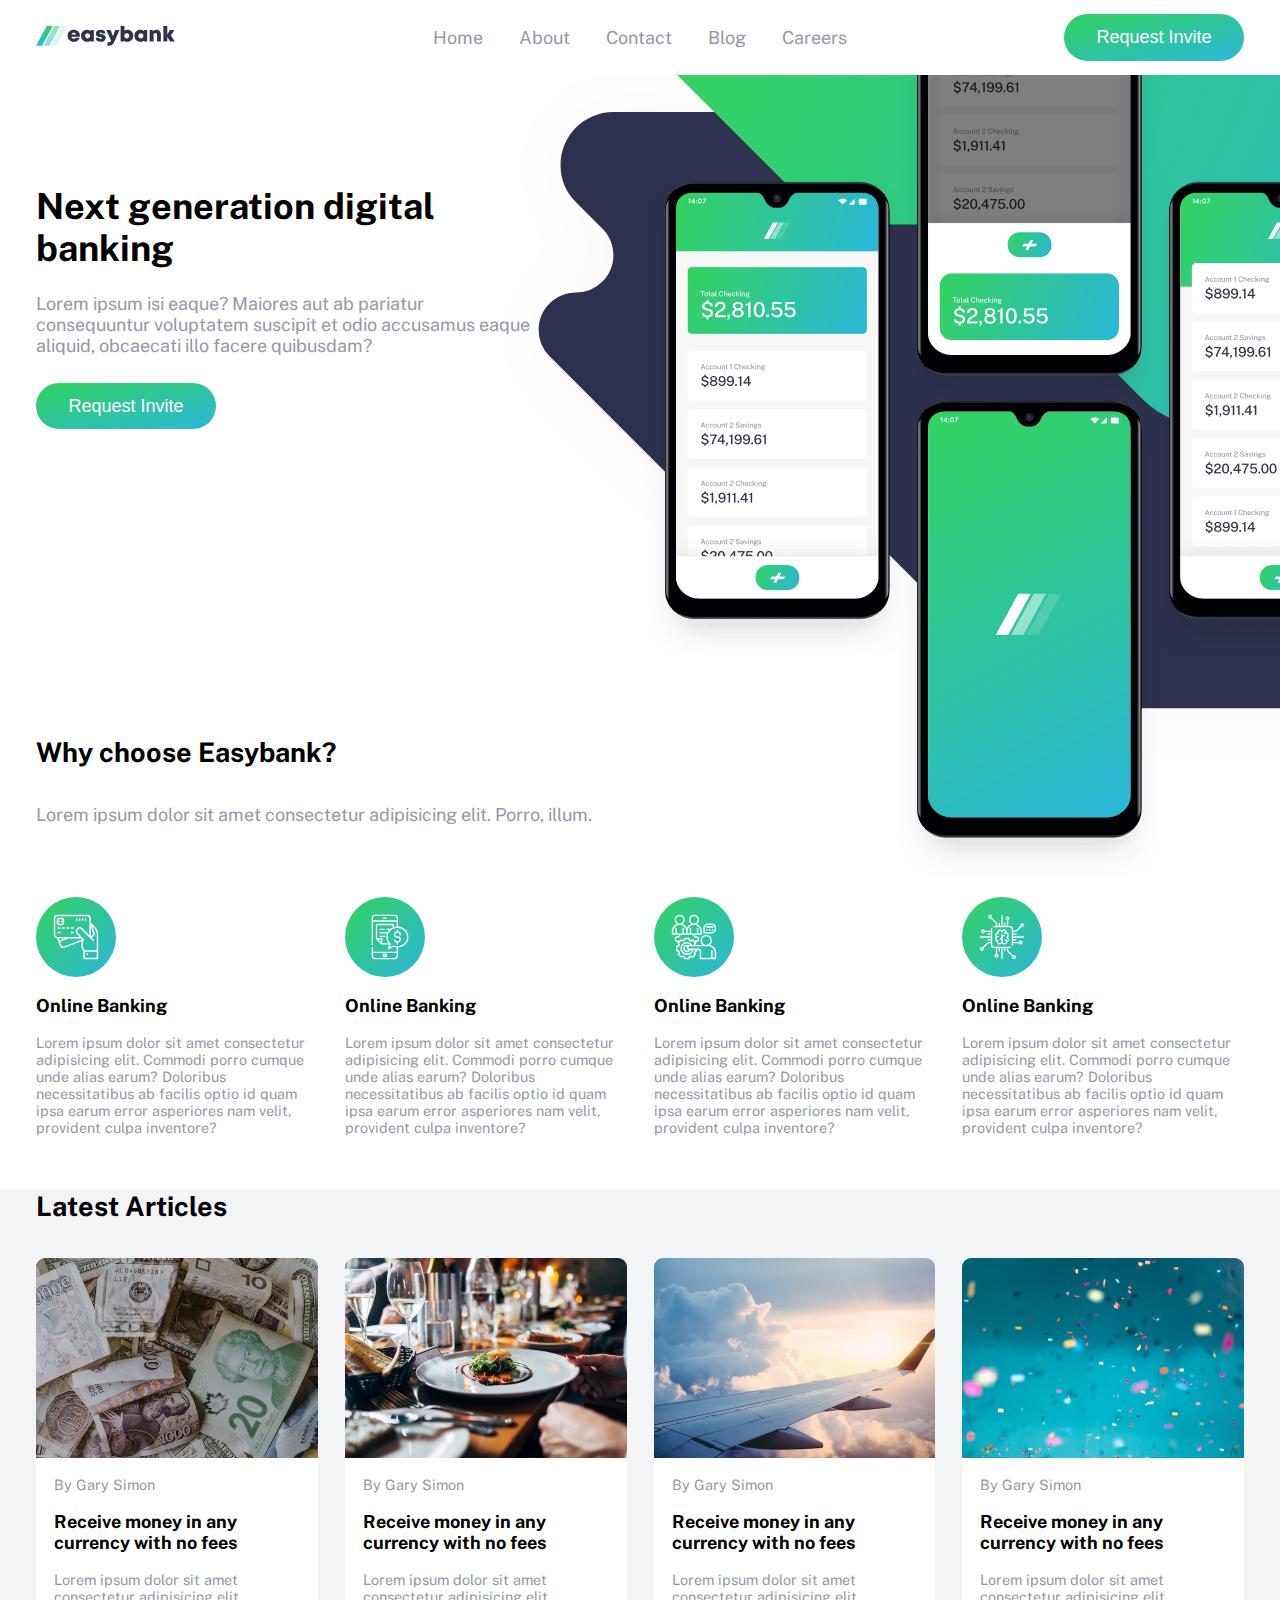
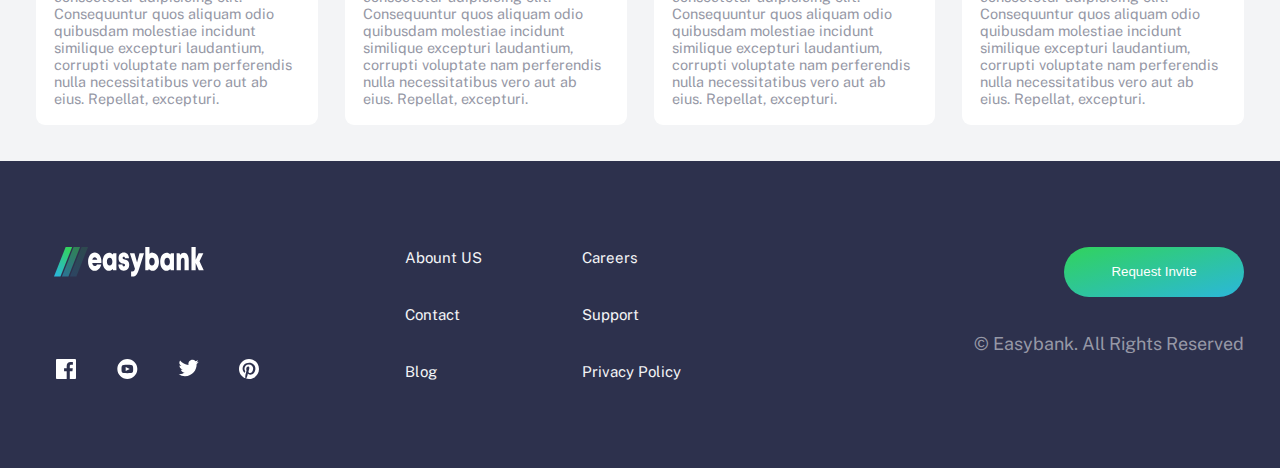
==== index.html @ d5ca79aa "first commit" ====
<!DOCTYPE html>
<html lang="en">

<head>
    <meta charset="UTF-8">
    <meta name="viewport" content="width=device-width, initial-scale=1.0">
    <title>Document</title>
    <link rel="stylesheet" href="./public/styles.css">
</head>

<body>
    <header>
        <div class="container">
            <nav class="main-nav">
                <div class="brand-logo">
                    <img src="images/logo.svg" alt="">
                </div>

                <ul>
                    <li>
                        <a href="javascript:;">Home</a>
                    </li>
                    <li>
                        <a href="javascript:;">About</a>
                    </li>
                    <li>
                        <a href="javascript:;">Contact</a>
                    </li>
                    <li>
                        <a href="javascript:;">Blog</a>
                    </li>
                    <li>
                        <a href="javascript:;">Careers</a>
                    </li>
                </ul>

                <div class="invite">
                    <button class="button button-accent">Request Invite</button>
                </div>

                <div class="hamburger-wrapper">
                    <img src="images/icon-hamburger.svg" />
                </div>
            </nav>
        </div>
    </header>

    <div class="banner">
        <div class="image-wrapper">
            <div class="bg1-container">
                <img class="bg1" src="images/bg-intro-desktop.svg" alt="">
            </div>

            <img class="upper-img" src="images/image-mockups.png" alt="">
        </div>

        <div class="banner-info">
            <div class="container">
                <div class="banner-info-container">
                    <h1 class="banner-title">Next generation digital banking</h1>

                    <span class="banner-subtitle">Lorem ipsum isi eaque? Maiores aut ab pariatur consequuntur voluptatem
                        suscipit et odio
                        accusamus eaque aliquid, obcaecati illo facere quibusdam?</span>

                    <button class="button button-accent">Request Invite</button>
                </div>
            </div>
        </div>
    </div>

    <section class="landing-page-section">
        <div class="container">
            <h4 class="section-title">Why choose Easybank?</h4>

            <span class="section-subtitle">
                Lorem ipsum dolor sit amet consectetur adipisicing elit. Porro, illum.
            </span>
            <div class="latest-article-list">
                <div class="feature">
                    <div class="icon-circle">
                        <img src="images/icon-online.svg" alt="">
                    </div>

                    <h6 class="feature__title">Online Banking</h6>

                    <span class="feature__description">Lorem ipsum dolor sit amet consectetur adipisicing elit. Commodi
                        porro cumque unde alias earum?
                        Doloribus necessitatibus ab facilis optio id quam ipsa earum error asperiores nam velit,
                        provident
                        culpa
                        inventore?</span>
                </div>
                <div class="feature">
                    <div class="icon-circle">
                        <img src="images/icon-budgeting.svg" alt="">
                    </div>

                    <h6 class="feature__title">Online Banking</h6>

                    <span class="feature__description">Lorem ipsum dolor sit amet consectetur adipisicing elit. Commodi
                        porro cumque unde alias earum?
                        Doloribus necessitatibus ab facilis optio id quam ipsa earum error asperiores nam velit,
                        provident
                        culpa
                        inventore?</span>
                </div>
                <div class="feature">
                    <div class="icon-circle">
                        <img src="images/icon-onboarding.svg" alt="">
                    </div>

                    <h6 class="feature__title">Online Banking</h6>

                    <span class="feature__description">Lorem ipsum dolor sit amet consectetur adipisicing elit. Commodi
                        porro cumque unde alias earum?
                        Doloribus necessitatibus ab facilis optio id quam ipsa earum error asperiores nam velit,
                        provident
                        culpa
                        inventore?</span>
                </div>
                <div class="feature">
                    <div class="icon-circle">
                        <img src="images/icon-api.svg" alt="">
                    </div>

                    <h6 class="feature__title">Online Banking</h6>

                    <span class="feature__description">Lorem ipsum dolor sit amet consectetur adipisicing elit. Commodi
                        porro cumque unde alias earum?
                        Doloribus necessitatibus ab facilis optio id quam ipsa earum error asperiores nam velit,
                        provident
                        culpa
                        inventore?</span>
                </div>
            </div>
        </div>
    </section>

    <section class="landing-page-section bg-medium">
        <div class="container">
            <h4 class="section-title">Latest Articles</h4>

            <div class="latest-article-list">
                <div>
                    <div class="latest-article">
                        <div class="image-wrapper">
                            <img src="images/image-currency.jpg" alt="">
                        </div>

                        <div class="latest-article__content">
                            <span class="latest-article__author">By Gary Simon</span>

                            <h6 class="latest-article__title">Receive money in any currency with no fees</h6>

                            <span class="latest-article__subtitle">Lorem ipsum dolor sit amet consectetur adipisicing
                                elit.
                                Consequuntur quos aliquam odio quibusdam molestiae incidunt similique excepturi
                                laudantium,
                                corrupti
                                voluptate nam perferendis nulla necessitatibus vero aut ab eius. Repellat,
                                excepturi.</span>
                        </div>
                    </div>
                </div>
                <div>
                    <div class="latest-article">
                        <div class="image-wrapper">
                            <img src="images/image-restaurant.jpg" alt="">
                        </div>

                        <div class="latest-article__content">
                            <span class="latest-article__author">By Gary Simon</span>

                            <h6 class="latest-article__title">Receive money in any currency with no fees</h6>

                            <span class="latest-article__subtitle">Lorem ipsum dolor sit amet consectetur adipisicing
                                elit.
                                Consequuntur quos aliquam odio quibusdam molestiae incidunt similique excepturi
                                laudantium,
                                corrupti
                                voluptate nam perferendis nulla necessitatibus vero aut ab eius. Repellat,
                                excepturi.</span>
                        </div>
                    </div>
                </div>
                <div>
                    <div class="latest-article">
                        <div class="image-wrapper">
                            <img src="images/image-plane.jpg" alt="">
                        </div>

                        <div class="latest-article__content">
                            <span class="latest-article__author">By Gary Simon</span>

                            <h6 class="latest-article__title">Receive money in any currency with no fees</h6>

                            <span class="latest-article__subtitle">Lorem ipsum dolor sit amet consectetur adipisicing
                                elit.
                                Consequuntur quos aliquam odio quibusdam molestiae incidunt similique excepturi
                                laudantium,
                                corrupti
                                voluptate nam perferendis nulla necessitatibus vero aut ab eius. Repellat,
                                excepturi.</span>
                        </div>
                    </div>
                </div>
                <div>
                    <div class="latest-article">
                        <div class="image-wrapper">
                            <img src="images/image-confetti.jpg" alt="">
                        </div>

                        <div class="latest-article__content">
                            <span class="latest-article__author">By Gary Simon</span>

                            <h6 class="latest-article__title">Receive money in any currency with no fees</h6>

                            <span class="latest-article__subtitle">Lorem ipsum dolor sit amet consectetur adipisicing
                                elit.
                                Consequuntur quos aliquam odio quibusdam molestiae incidunt similique excepturi
                                laudantium,
                                corrupti
                                voluptate nam perferendis nulla necessitatibus vero aut ab eius. Repellat,
                                excepturi.</span>
                        </div>
                    </div>
                </div>
            </div>
        </div>

    </section>
    <footer>
        <div class="container">
            <div class="background-image">
                <div class="logo-image">
                    <img class="logo1" src="./images/logo2.svg" alt="logo">
                </div>
                <!-- <img class="logo1" src="./images/logo2.svg" alt="logo"> -->
                <div class="image">
                    <a href="">
                        <img class="icon-social" src="./images/icon-facebook.svg">
                        <img class="icon-social2" src="./images/icon-facebook2.svg">
                    </a>
                    <a href="">
                        <img class="icon-social" src="./images/icon-youtube.svg">
                        <img class="icon-social2" src="./images/icon-youtube2.svg">
                    </a>
                    <a href="">
                        <img class="icon-social" src="./images/icon-twitter.svg">
                        <img class="icon-social2" src="./images/icon-twitter2.svg">
                    </a>
                    <a href="">
                        <img class="icon-social" src="./images/icon-pinterest.svg">
                        <img class="icon-social2" src="./images/icon-pinterest2.svg">
                    </a>
                </div>
            </div>
            <nav class="nav-footer">
                <ul class="nav__link">
                    <li>Abount US</li>
                    <li>Contact</li>
                    <li>Blog</li>
                </ul>
                <ul class="nav__link">
                    <li>Careers</li>
                    <li>Support</li>
                    <li>Privacy Policy</li>

                </ul>
            </nav>
            <div class="footer-page">
                <button class="btn">Request Invite</button>
                <br>
                <span>© Easybank. All Rights Reserved</span>
            </div>
        </div>
    </footer>

</body>

</html>
---- public/styles.css ----
@import url("https://fonts.googleapis.com/css2?family=Public+Sans:ital,wght@0,400;1,300&display=swap");
html, body {
  overflow-x: hidden;
  margin: 0;
  font-size: 18px;
  font-family: 'Public Sans', sans-serif;
}

section .landing-page-section {
  padding: 3rem 0;
}

.bg-medium {
  background-color: #f3f4f6;
  padding-bottom: 2rem;
}

.button {
  display: block;
  -webkit-box-sizing: border-box;
          box-sizing: border-box;
  border: none;
  font-size: 1rem;
  padding: .7rem 1.5rem;
  border-radius: 3rem;
  color: white;
  width: 10rem;
}

.button-accent {
  background-image: -webkit-gradient(linear, left top, right bottom, from(#31d35c), to(#2bb7da));
  background-image: linear-gradient(to bottom right, #31d35c, #2bb7da);
}

.button-accent:hover {
  background-image: -webkit-gradient(linear, right top, left top, from(#31d35c), to(#2bb7da));
  background-image: linear-gradient(to left, #31d35c, #2bb7da);
}

header {
  position: fixed;
  top: 0;
  width: 100%;
  background-color: white;
  z-index: 1000;
}

nav.main-nav {
  display: -webkit-box;
  display: -ms-flexbox;
  display: flex;
  -webkit-box-pack: justify;
      -ms-flex-pack: justify;
          justify-content: space-between;
  -webkit-box-align: center;
      -ms-flex-align: center;
          align-items: center;
}

nav.main-nav .hamburger-wrapper {
  display: none;
}

nav.main-nav ul {
  display: -webkit-box;
  display: -ms-flexbox;
  display: flex;
  margin: 0;
}

nav.main-nav ul li {
  list-style-type: none;
  padding: 1.5rem 0;
  margin: 0 1rem;
  position: relative;
  color: #2d314d;
}

nav.main-nav ul li:hover {
  color: #f3f4f6;
}

nav.main-nav ul li:hover::after {
  position: absolute;
  content: ' ';
  width: 100%;
  height: 4px;
  background-color: #31d35c;
  bottom: 0;
  left: 0;
}

nav.main-nav ul li a {
  text-decoration: none;
  color: #9698a6;
}

.banner {
  position: relative;
  display: -webkit-box;
  display: -ms-flexbox;
  display: flex;
  -webkit-box-orient: horizontal;
  -webkit-box-direction: reverse;
      -ms-flex-direction: row-reverse;
          flex-direction: row-reverse;
}

.banner .banner-info-container {
  -webkit-transform: translateY(60%);
          transform: translateY(60%);
  max-width: 500px;
  display: -webkit-box;
  display: -ms-flexbox;
  display: flex;
  -webkit-box-orient: vertical;
  -webkit-box-direction: normal;
      -ms-flex-direction: column;
          flex-direction: column;
}

.banner .banner-info-container .banner-subtitle {
  color: #9698a6;
  margin-bottom: 1.5rem;
}

.banner .upper-img {
  position: absolute;
  top: -62px;
  right: -133px;
}

.banner .image-wrapper {
  -ms-flex-negative: 0;
      flex-shrink: 0;
  width: 50%;
  height: 700px;
}

.banner .image-wrapper .bg1-container {
  overflow: hidden;
  height: 100%;
}

.banner .image-wrapper .bg1-container .bg1 {
  position: absolute;
  top: -170px;
  right: -360px;
  height: 950px;
}

.banner-info {
  position: absolute;
  width: 100%;
  height: 100%;
}

.feature {
  display: -webkit-inline-box;
  display: -ms-inline-flexbox;
  display: inline-flex;
  -webkit-box-orient: vertical;
  -webkit-box-direction: normal;
      -ms-flex-direction: column;
          flex-direction: column;
  padding-top: 1rem;
  padding-bottom: 1rem;
}

.feature .icon-circle {
  width: 80px;
  height: 80px;
}

.feature .icon-circle img {
  width: 100%;
  height: 100%;
}

.feature__title {
  font-size: 1rem;
  margin-top: 1rem;
  margin-bottom: 1rem;
  color: black;
}

.feature__description {
  font-size: .8rem;
  color: #9698a6;
}

.latest-article {
  background-color: white;
  border-radius: .5rem;
  overflow: hidden;
}

.latest-article-list {
  display: -ms-grid;
  display: grid;
  -ms-grid-columns: (1fr)[4];
      grid-template-columns: repeat(4, 1fr);
  grid-gap: 1.5rem;
}

.latest-article .image-wrapper {
  height: 200px;
}

.latest-article .image-wrapper img {
  width: 100%;
  height: 100%;
  -o-object-fit: cover;
     object-fit: cover;
}

.latest-article__content {
  padding: 1rem;
}

.latest-article__author {
  display: block;
  margin: 0 0 1rem;
  font-size: .8rem;
  color: #9698a6;
}

.latest-article__title {
  font-size: 1rem;
  margin: 0;
}

.latest-article__subtitle {
  display: block;
  font-size: .8rem;
  color: #9698a6;
  margin-top: 1rem;
}

.section-title {
  font-size: 1.5rem;
}

.section-subtitle {
  display: block;
  color: #9698a6;
  margin-bottom: 3rem;
}

.container {
  max-width: 1440px;
  margin: auto;
  padding: 0rem 2rem;
  -webkit-box-sizing: border-box;
          box-sizing: border-box;
}

footer {
  background-color: #2d314d;
}

footer .container {
  display: -webkit-box;
  display: -ms-flexbox;
  display: flex;
  -webkit-box-orient: horizontal;
  -webkit-box-direction: normal;
      -ms-flex-direction: row;
          flex-direction: row;
  -webkit-box-pack: justify;
      -ms-flex-pack: justify;
          justify-content: space-between;
  -webkit-box-align: stretch;
      -ms-flex-align: stretch;
          align-items: stretch;
  padding: 50px 36px;
  background-color: #2d314d;
}

footer .container::after {
  display: table;
  clear: both;
}

.background-image .logo-image {
  margin-top: 1rem;
}

.background-image .image {
  margin-top: 40px;
  display: -ms-grid;
  display: grid;
  -ms-grid-columns: (1fr)[4];
      grid-template-columns: repeat(4, 1fr);
  margin-right: 20px;
}

.background-image .image a img {
  margin: 20px;
}

.background-image .image .icon-social:hover {
  display: none;
}

.background-image .image .icon-social2 {
  display: none;
}

.background-image .image .icon-social:hover + .icon-social2 {
  display: block;
}

.logo1 {
  cursor: pointer;
  width: 150px;
  height: 30px;
  margin: 1rem;
}

.nav-footer {
  width: 50%;
  display: -webkit-box;
  display: -ms-flexbox;
  display: flex;
  display-flex-direction: row;
  display-justify-content: space-between;
}

.nav__link {
  display: -webkit-box;
  display: -ms-flexbox;
  display: flex;
  -webkit-box-orient: vertical;
  -webkit-box-direction: normal;
      -ms-flex-direction: column;
          flex-direction: column;
  list-style: none;
  background-color: #2d314d;
}

.nav__link li {
  display: inline;
  font-size: 15px;
  padding: 0px 10px;
  margin: 20px;
  -webkit-transition: all 0.3s ease 0s;
  transition: all 0.3s ease 0s;
  color: #f3f4f6;
}

.nav__link li:hover {
  color: #31d35c;
}

.btn {
  background: -webkit-gradient(linear, left top, right bottom, from(#31d35c), to(#2bb7da));
  background: linear-gradient(to bottom right, #31d35c, #2bb7da);
  border-radius: 30px;
  cursor: pointer;
  -webkit-transition: all 0.3s ease 0s;
  transition: all 0.3s ease 0s;
  width: 180px;
  height: 50px;
  outline: none !important;
  border: none;
  color: white;
}

.footer-page {
  text-align: right;
  margin-bottom: 3rem;
  -webkit-box-align: center !important;
      -ms-flex-align: center !important;
          align-items: center !important;
}

.footer-page div {
  width: 100%;
}

.footer-page .btn {
  margin-top: 2rem;
  margin-bottom: 2rem;
}

.footer-page span {
  margin-top: auto;
  color: #9698a6;
}

.btn:hover {
  background-image: -webkit-gradient(linear, right top, left top, from(#31d35c), to(#2bb7da));
  background-image: linear-gradient(to left, #31d35c, #2bb7da);
}

@media screen and (max-width: 375px) {
  nav.main-nav .brand-logo img {
    height: 16px;
  }
  nav.main-nav ul {
    position: absolute;
    display: none;
  }
  nav.main-nav .invite {
    display: none;
  }
  nav.main-nav .hamburger-wrapper {
    display: block;
  }
  .container {
    padding: 1rem;
  }
  .latest-article-list {
    -ms-grid-columns: 1fr;
        grid-template-columns: 1fr;
  }
  .section-title {
    text-align: center;
  }
  .feature {
    -webkit-box-align: center;
        -ms-flex-align: center;
            align-items: center;
  }
  .feature__description {
    text-align: center;
  }
  .banner {
    -webkit-box-orient: vertical;
    -webkit-box-direction: normal;
        -ms-flex-direction: column;
            flex-direction: column;
    height: auto;
  }
  .banner .button-accent {
    margin-right: 50px;
  }
  .banner-info {
    position: static;
    margin-top: 3rem;
  }
  .banner-info-container {
    -webkit-transform: translateY(0) !important;
            transform: translateY(0) !important;
  }
  .banner .container {
    -webkit-box-align: center !important;
        -ms-flex-align: center !important;
            align-items: center !important;
    text-align: center;
  }
  .banner .image-wrapper {
    height: auto;
  }
  .banner .image-wrapper .bg1-container {
    height: 340px;
    overflow: hidden;
  }
  .banner .image-wrapper .bg1-container img {
    top: 56px !important;
    height: 584px !important;
    -webkit-transform: translate(-107px, -251px);
            transform: translate(-107px, -251px);
  }
  .banner .image-wrapper .upper-img {
    right: .5rem;
    top: -66px;
    width: calc(100vw - 1rem);
  }
  footer .footer-page {
    text-align: center;
  }
  footer .container {
    max-width: 375px;
    -webkit-box-orient: vertical;
    -webkit-box-direction: normal;
        -ms-flex-direction: column;
            flex-direction: column;
    -webkit-box-pack: start;
        -ms-flex-pack: start;
            justify-content: flex-start;
    text-align: center;
    padding: 0;
  }
  .background-image {
    margin: 1rem auto;
  }
  .background-image .image {
    margin: 0;
  }
  .nav-footer {
    width: 300;
    margin: 15px auto;
    -webkit-box-align: center !important;
        -ms-flex-align: center !important;
            align-items: center !important;
    display: -webkit-box;
    display: -ms-flexbox;
    display: flex;
    -webkit-box-orient: vertical;
    -webkit-box-direction: normal;
        -ms-flex-direction: column;
            flex-direction: column;
  }
  .nav-footer .btn {
    padding: 0;
  }
  .nav-footer span {
    margin-top: 2rem;
    text-align: center !important;
    -webkit-box-align: center !important;
        -ms-flex-align: center !important;
            align-items: center !important;
  }
  .nav-footer li {
    text-align: center;
    margin: auto;
  }
  .nav__link {
    margin: 5px auto;
    padding: 0;
    display: -webkit-box;
    display: -ms-flexbox;
    display: flex;
    -webkit-box-orient: vertical;
    -webkit-box-direction: normal;
        -ms-flex-direction: column;
            flex-direction: column;
  }
  .nav__link li {
    margin: 10px auto;
  }
}
/*# sourceMappingURL=styles.css.map */
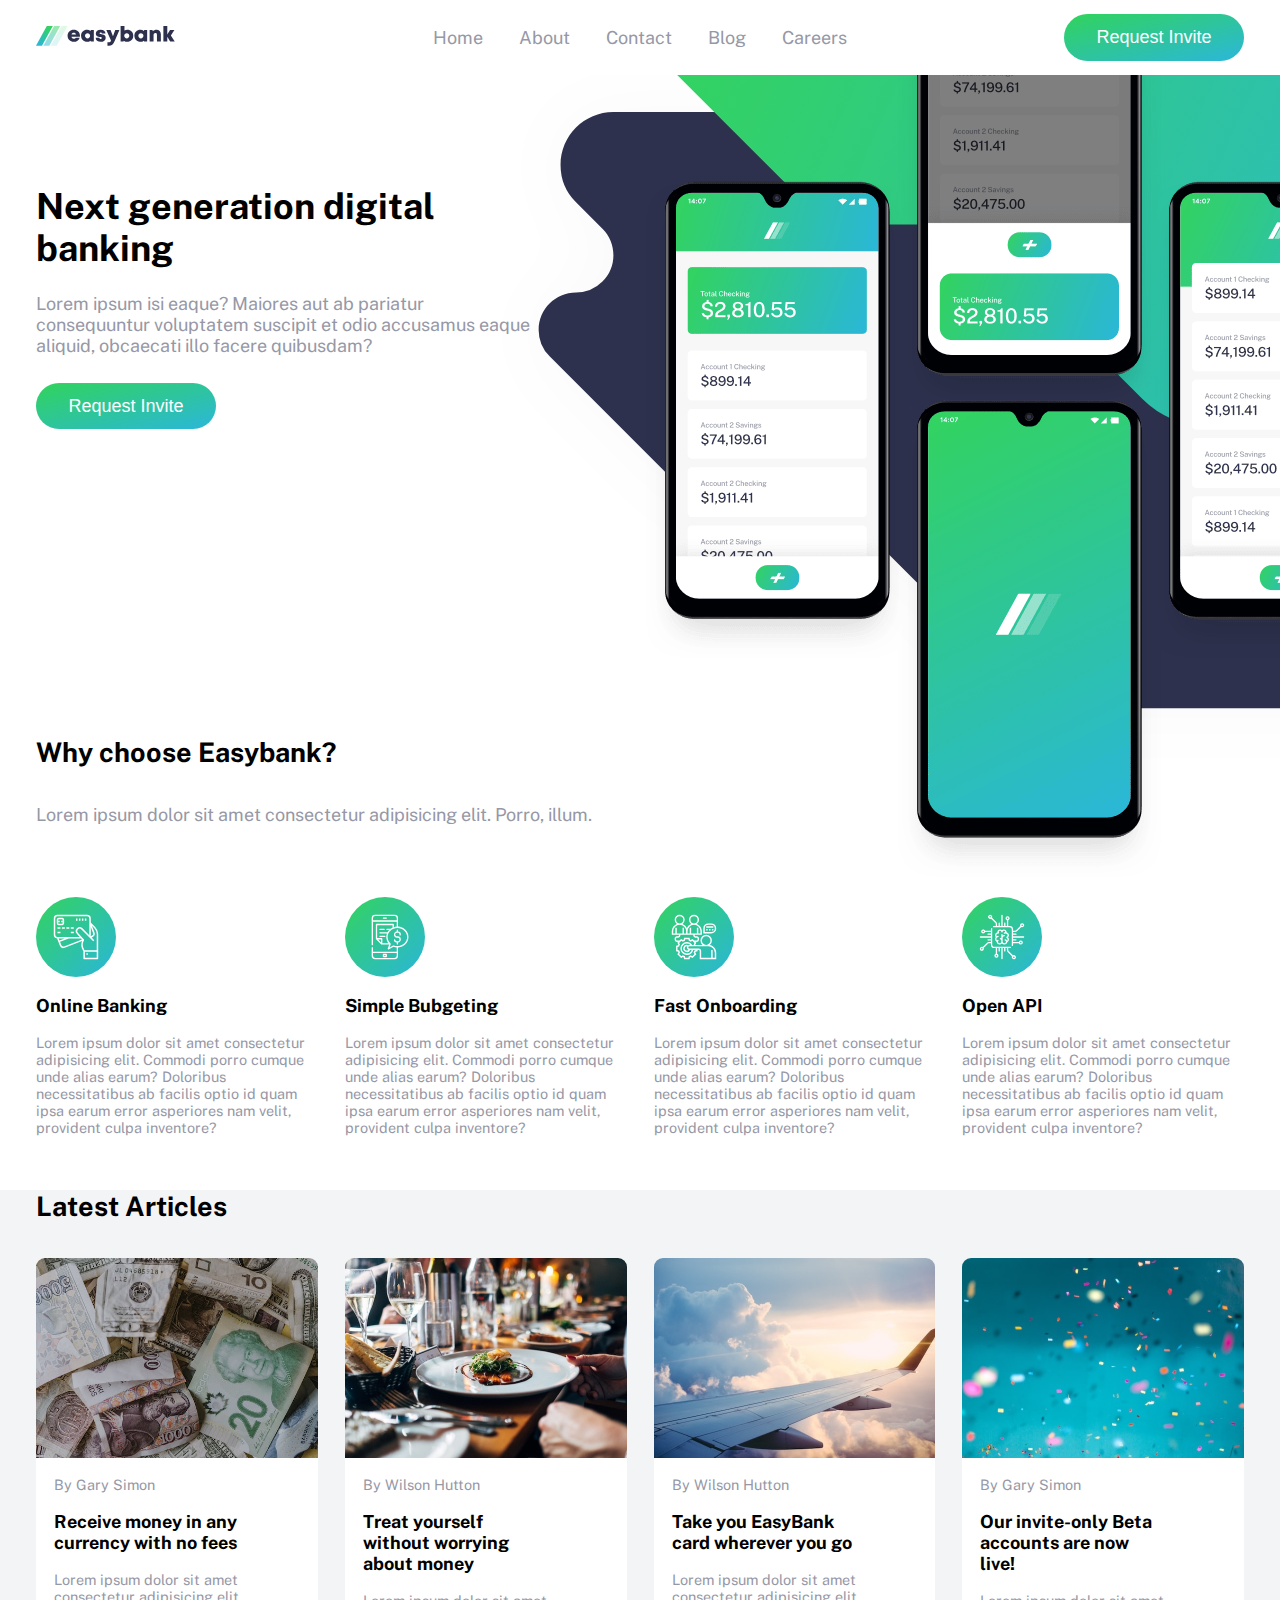
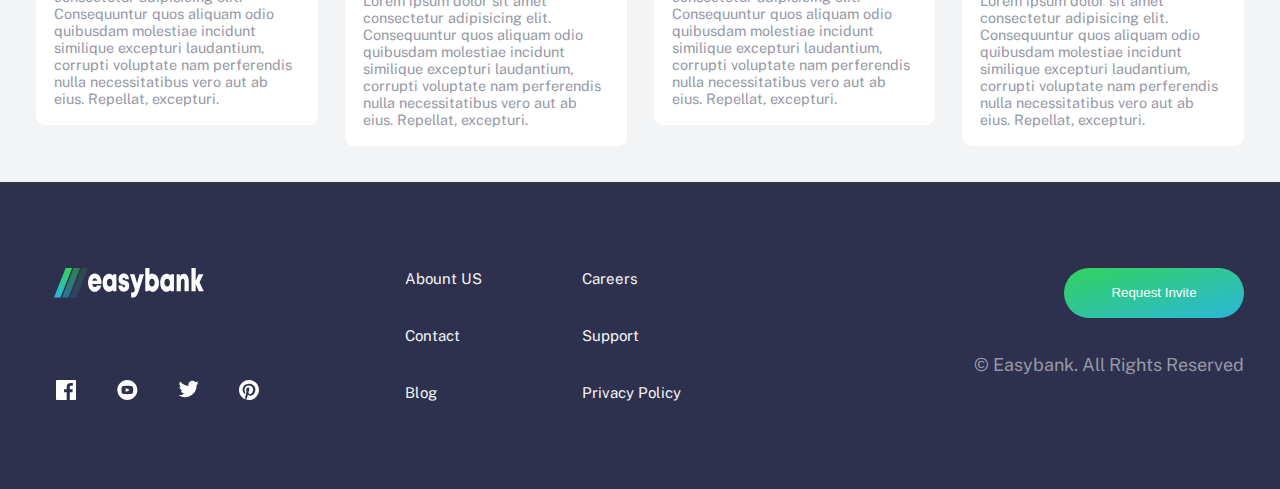
==== commit a32e2e3b: "ud" ====
--- a/index.html
+++ b/index.html
@@ -96,7 +96,7 @@
                         <img src="images/icon-budgeting.svg" alt="">
                     </div>
 
-                    <h6 class="feature__title">Online Banking</h6>
+                    <h6 class="feature__title">Simple Bubgeting</h6>
 
                     <span class="feature__description">Lorem ipsum dolor sit amet consectetur adipisicing elit. Commodi
                         porro cumque unde alias earum?
@@ -110,7 +110,7 @@
                         <img src="images/icon-onboarding.svg" alt="">
                     </div>
 
-                    <h6 class="feature__title">Online Banking</h6>
+                    <h6 class="feature__title">Fast Onboarding</h6>
 
                     <span class="feature__description">Lorem ipsum dolor sit amet consectetur adipisicing elit. Commodi
                         porro cumque unde alias earum?
@@ -124,7 +124,7 @@
                         <img src="images/icon-api.svg" alt="">
                     </div>
 
-                    <h6 class="feature__title">Online Banking</h6>
+                    <h6 class="feature__title">Open API</h6>
 
                     <span class="feature__description">Lorem ipsum dolor sit amet consectetur adipisicing elit. Commodi
                         porro cumque unde alias earum?
@@ -170,51 +170,51 @@
                         </div>
 
                         <div class="latest-article__content">
+                            <span class="latest-article__author">By Wilson Hutton</span>
+
+                            <h6 class="latest-article__title">Treat yourself without worrying about money</h6>
+
+                            <span class="latest-article__subtitle">Lorem ipsum dolor sit amet consectetur adipisicing
+                                elit.
+                                Consequuntur quos aliquam odio quibusdam molestiae incidunt similique excepturi
+                                laudantium,
+                                corrupti
+                                voluptate nam perferendis nulla necessitatibus vero aut ab eius. Repellat,
+                                excepturi.</span>
+                        </div>
+                    </div>
+                </div>
+                <div>
+                    <div class="latest-article">
+                        <div class="image-wrapper">
+                            <img src="images/image-plane.jpg" alt="">
+                        </div>
+
+                        <div class="latest-article__content">
+                            <span class="latest-article__author">By Wilson Hutton</span>
+
+                            <h6 class="latest-article__title">Take you EasyBank card wherever you go</h6>
+
+                            <span class="latest-article__subtitle">Lorem ipsum dolor sit amet consectetur adipisicing
+                                elit.
+                                Consequuntur quos aliquam odio quibusdam molestiae incidunt similique excepturi
+                                laudantium,
+                                corrupti
+                                voluptate nam perferendis nulla necessitatibus vero aut ab eius. Repellat,
+                                excepturi.</span>
+                        </div>
+                    </div>
+                </div>
+                <div>
+                    <div class="latest-article">
+                        <div class="image-wrapper">
+                            <img src="images/image-confetti.jpg" alt="">
+                        </div>
+
+                        <div class="latest-article__content">
                             <span class="latest-article__author">By Gary Simon</span>
 
-                            <h6 class="latest-article__title">Receive money in any currency with no fees</h6>
-
-                            <span class="latest-article__subtitle">Lorem ipsum dolor sit amet consectetur adipisicing
-                                elit.
-                                Consequuntur quos aliquam odio quibusdam molestiae incidunt similique excepturi
-                                laudantium,
-                                corrupti
-                                voluptate nam perferendis nulla necessitatibus vero aut ab eius. Repellat,
-                                excepturi.</span>
-                        </div>
-                    </div>
-                </div>
-                <div>
-                    <div class="latest-article">
-                        <div class="image-wrapper">
-                            <img src="images/image-plane.jpg" alt="">
-                        </div>
-
-                        <div class="latest-article__content">
-                            <span class="latest-article__author">By Gary Simon</span>
-
-                            <h6 class="latest-article__title">Receive money in any currency with no fees</h6>
-
-                            <span class="latest-article__subtitle">Lorem ipsum dolor sit amet consectetur adipisicing
-                                elit.
-                                Consequuntur quos aliquam odio quibusdam molestiae incidunt similique excepturi
-                                laudantium,
-                                corrupti
-                                voluptate nam perferendis nulla necessitatibus vero aut ab eius. Repellat,
-                                excepturi.</span>
-                        </div>
-                    </div>
-                </div>
-                <div>
-                    <div class="latest-article">
-                        <div class="image-wrapper">
-                            <img src="images/image-confetti.jpg" alt="">
-                        </div>
-
-                        <div class="latest-article__content">
-                            <span class="latest-article__author">By Gary Simon</span>
-
-                            <h6 class="latest-article__title">Receive money in any currency with no fees</h6>
+                            <h6 class="latest-article__title">Our invite-only Beta accounts are now live!</h6>
 
                             <span class="latest-article__subtitle">Lorem ipsum dolor sit amet consectetur adipisicing
                                 elit.
--- a/public/styles.css
+++ b/public/styles.css
@@ -228,6 +228,7 @@
 .latest-article__title {
   font-size: 1rem;
   margin: 0;
+  width: 75%;
 }
 
 .latest-article__subtitle {
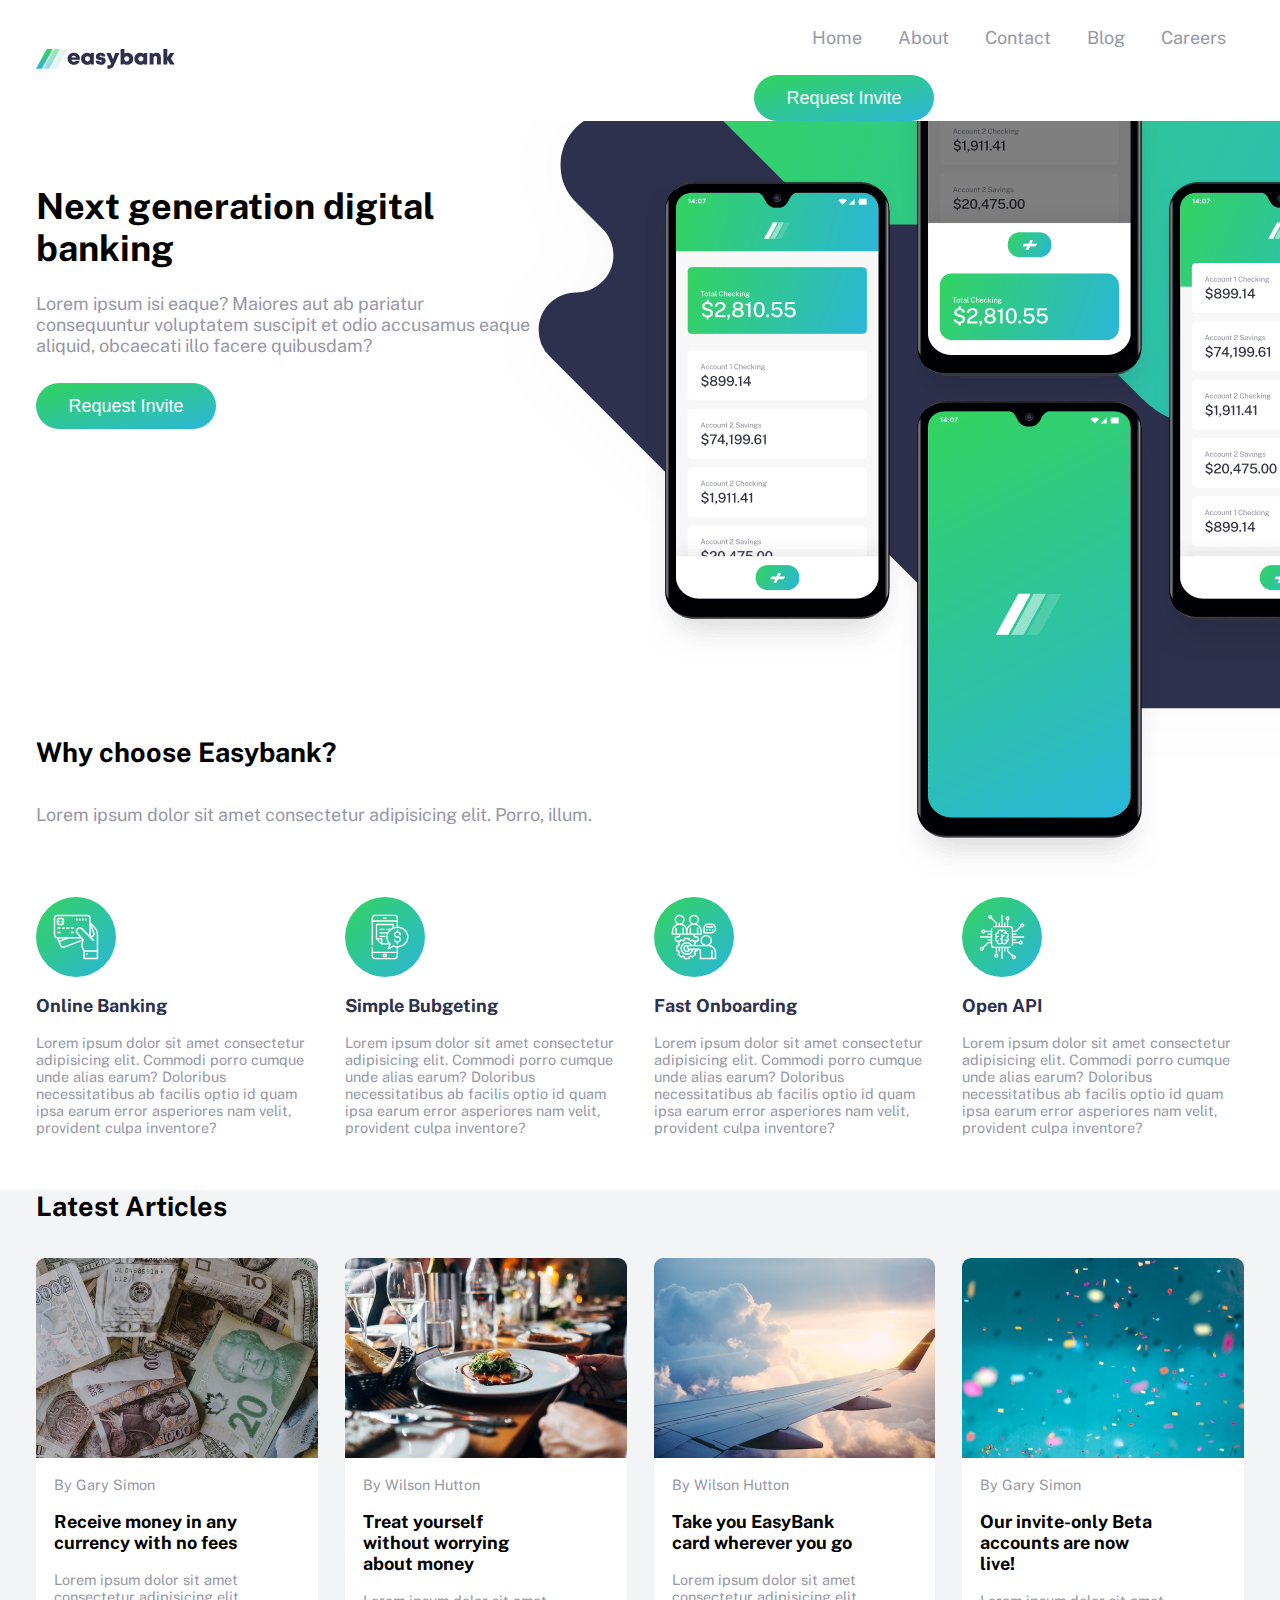
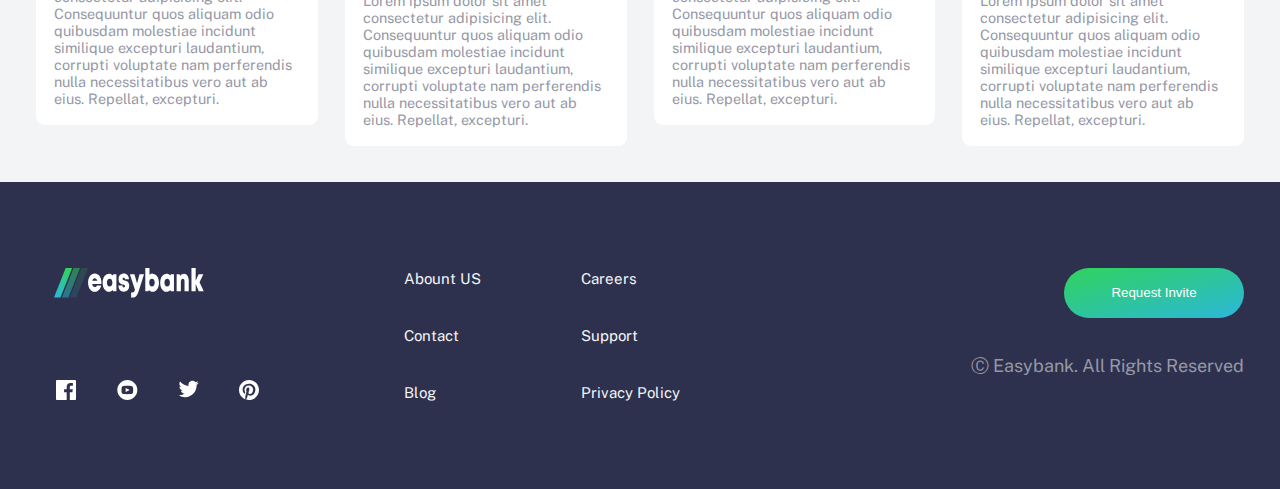
==== commit 4b16b7f7: "ud1" ====
--- a/index.html
+++ b/index.html
@@ -4,7 +4,7 @@
 <head>
     <meta charset="UTF-8">
     <meta name="viewport" content="width=device-width, initial-scale=1.0">
-    <title>Document</title>
+    <title>Easy Bank</title>
     <link rel="stylesheet" href="./public/styles.css">
 </head>
 
@@ -15,29 +15,29 @@
                 <div class="brand-logo">
                     <img src="images/logo.svg" alt="">
                 </div>
-
-                <ul>
-                    <li>
-                        <a href="javascript:;">Home</a>
-                    </li>
-                    <li>
-                        <a href="javascript:;">About</a>
-                    </li>
-                    <li>
-                        <a href="javascript:;">Contact</a>
-                    </li>
-                    <li>
-                        <a href="javascript:;">Blog</a>
-                    </li>
-                    <li>
-                        <a href="javascript:;">Careers</a>
-                    </li>
-                </ul>
-
-                <div class="invite">
-                    <button class="button button-accent">Request Invite</button>
-                </div>
-
+                <div class="menu-navigation">
+                    <ul id="menu-navigation-action">
+                        <li>
+                            <a href="javascript:;">Home</a>
+                        </li>
+                        <li>
+                            <a href="javascript:;">About</a>
+                        </li>
+                        <li>
+                            <a href="javascript:;">Contact</a>
+                        </li>
+                        <li>
+                            <a href="javascript:;">Blog</a>
+                        </li>
+                        <li>
+                            <a href="javascript:;">Careers</a>
+                        </li>
+                    </ul>
+
+                    <div class="invite">
+                        <button class="button button-accent">Request Invite</button>
+                    </div>
+                </div>
                 <div class="hamburger-wrapper">
                     <img src="images/icon-hamburger.svg" />
                 </div>
@@ -272,7 +272,7 @@
             <div class="footer-page">
                 <button class="btn">Request Invite</button>
                 <br>
-                <span>© Easybank. All Rights Reserved</span>
+                <span>&#9400; Easybank. All Rights Reserved</span>
             </div>
         </div>
     </footer>
--- a/public/styles.css
+++ b/public/styles.css
@@ -155,6 +155,25 @@
   height: 100%;
 }
 
+.menu-navigation-action {
+  display: none;
+  background-color: #2d314d;
+  position: fixed;
+  -webkit-box-orient: vertical;
+  -webkit-box-direction: normal;
+      -ms-flex-direction: column;
+          flex-direction: column;
+  -ms-flex-pack: distribute;
+      justify-content: space-around;
+  -webkit-box-align: center;
+      -ms-flex-align: center;
+          align-items: center;
+  top: 8em;
+  right: 10vw;
+  width: 80vw;
+  padding: 2em 0;
+}
+
 .feature {
   display: -webkit-inline-box;
   display: -ms-inline-flexbox;
@@ -181,7 +200,11 @@
   font-size: 1rem;
   margin-top: 1rem;
   margin-bottom: 1rem;
-  color: black;
+  color: #2d314d;
+}
+
+.feature__title:hover {
+  color: #31d35c;
 }
 
 .feature__description {
@@ -229,6 +252,10 @@
   font-size: 1rem;
   margin: 0;
   width: 75%;
+}
+
+.latest-article__title:hover {
+  color: #31d35c;
 }
 
 .latest-article__subtitle {
@@ -435,7 +462,7 @@
     height: auto;
   }
   .banner .button-accent {
-    margin-right: 50px;
+    margin-left: 40px;
   }
   .banner-info {
     position: static;
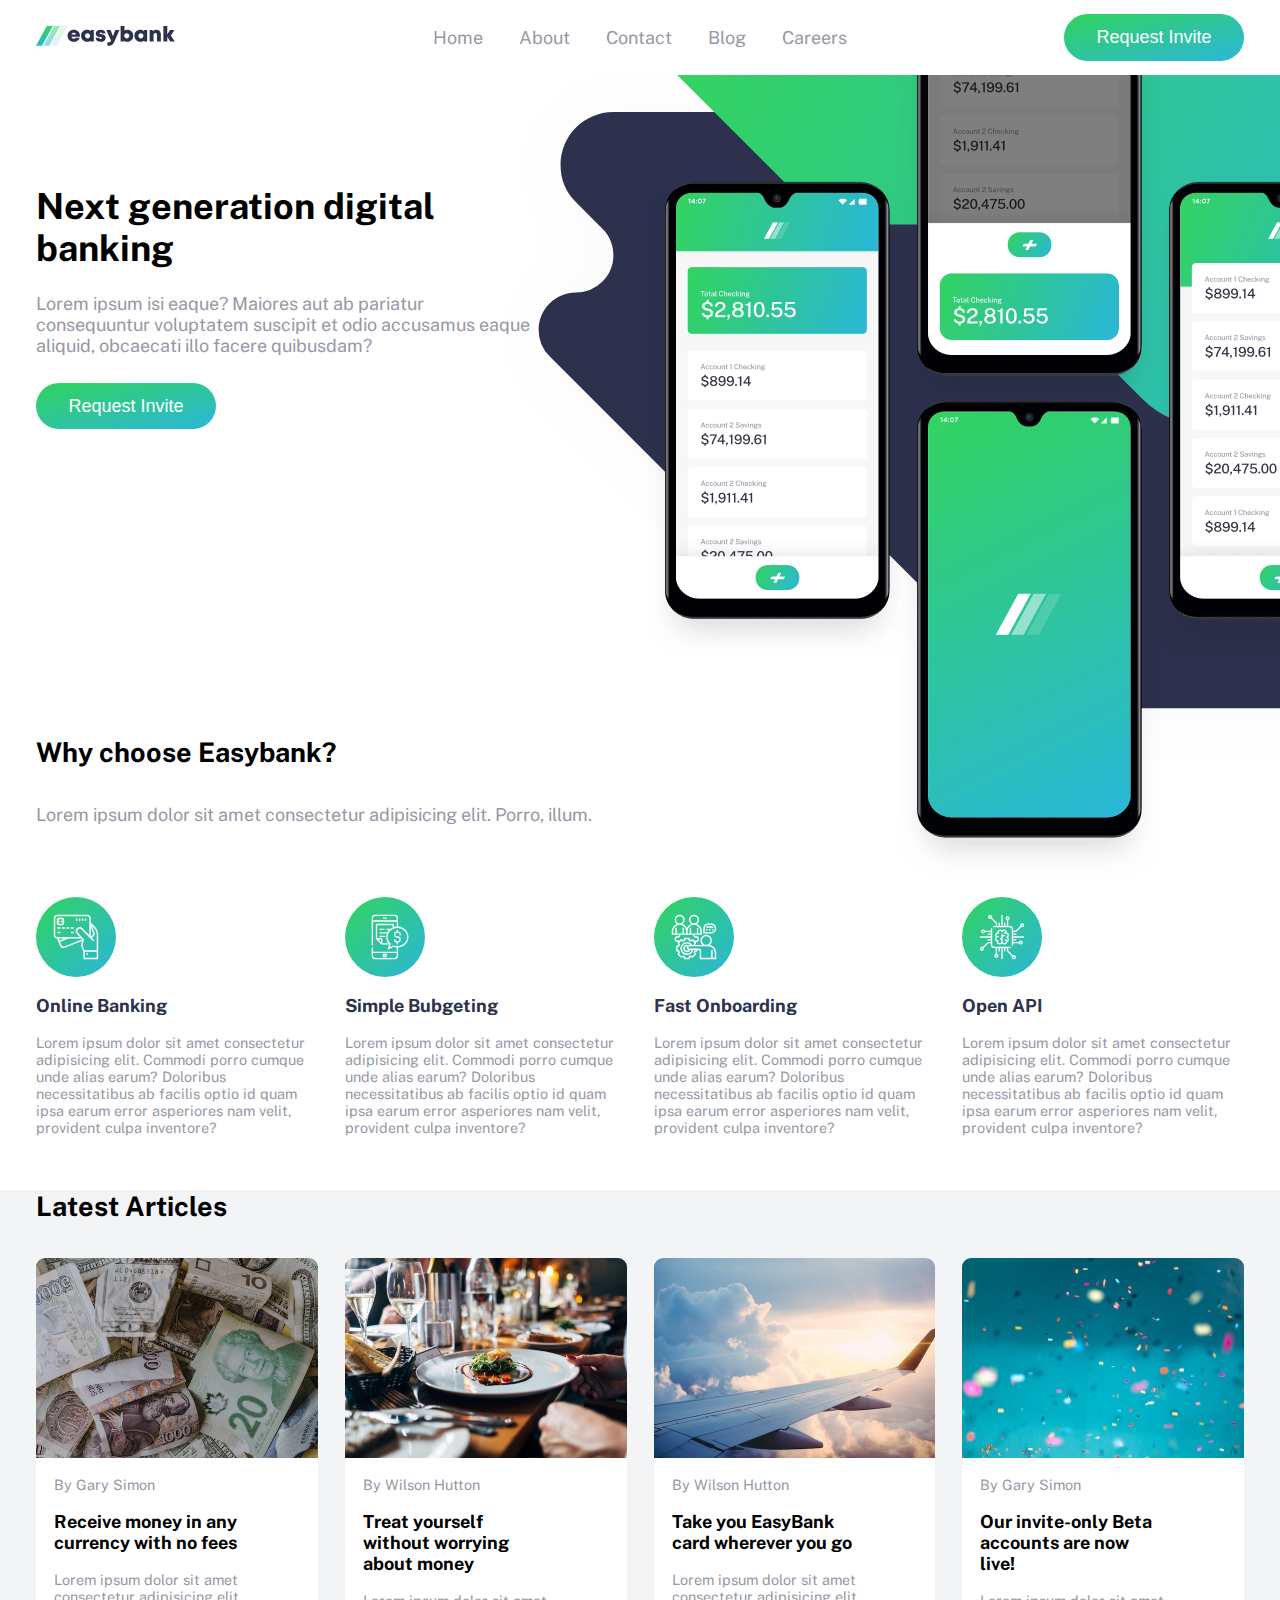
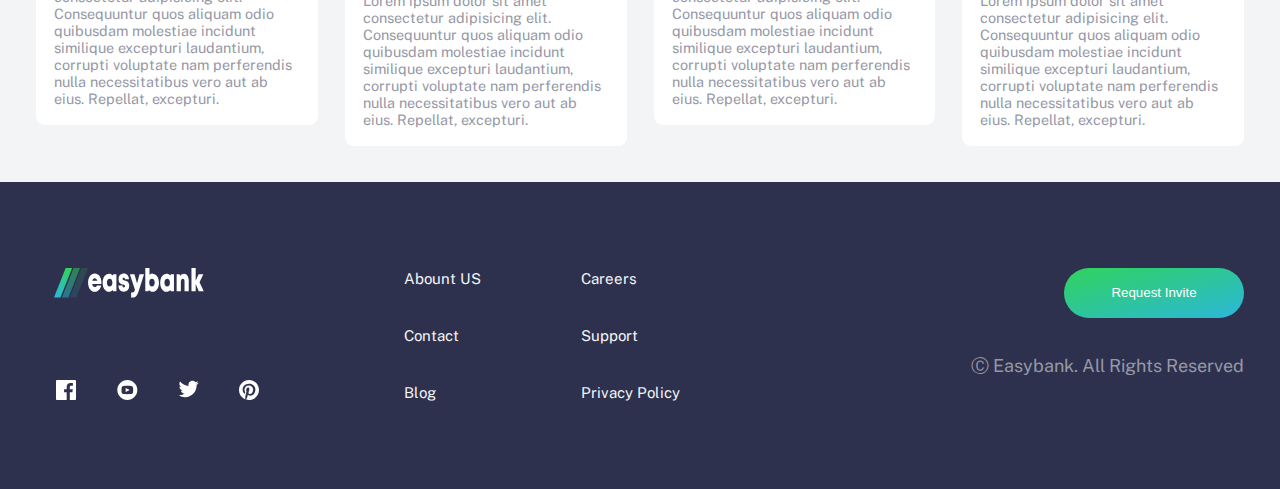
==== commit d3e022b1: "ud1" ====
--- a/index.html
+++ b/index.html
@@ -15,29 +15,29 @@
                 <div class="brand-logo">
                     <img src="images/logo.svg" alt="">
                 </div>
-                <div class="menu-navigation">
-                    <ul id="menu-navigation-action">
-                        <li>
-                            <a href="javascript:;">Home</a>
-                        </li>
-                        <li>
-                            <a href="javascript:;">About</a>
-                        </li>
-                        <li>
-                            <a href="javascript:;">Contact</a>
-                        </li>
-                        <li>
-                            <a href="javascript:;">Blog</a>
-                        </li>
-                        <li>
-                            <a href="javascript:;">Careers</a>
-                        </li>
-                    </ul>
-
-                    <div class="invite">
-                        <button class="button button-accent">Request Invite</button>
-                    </div>
-                </div>
+
+                <ul>
+                    <li>
+                        <a href="javascript:;">Home</a>
+                    </li>
+                    <li>
+                        <a href="javascript:;">About</a>
+                    </li>
+                    <li>
+                        <a href="javascript:;">Contact</a>
+                    </li>
+                    <li>
+                        <a href="javascript:;">Blog</a>
+                    </li>
+                    <li>
+                        <a href="javascript:;">Careers</a>
+                    </li>
+                </ul>
+
+                <div class="invite">
+                    <button class="button button-accent">Request Invite</button>
+                </div>
+
                 <div class="hamburger-wrapper">
                     <img src="images/icon-hamburger.svg" />
                 </div>
--- a/public/styles.css
+++ b/public/styles.css
@@ -153,25 +153,6 @@
   position: absolute;
   width: 100%;
   height: 100%;
-}
-
-.menu-navigation-action {
-  display: none;
-  background-color: #2d314d;
-  position: fixed;
-  -webkit-box-orient: vertical;
-  -webkit-box-direction: normal;
-      -ms-flex-direction: column;
-          flex-direction: column;
-  -ms-flex-pack: distribute;
-      justify-content: space-around;
-  -webkit-box-align: center;
-      -ms-flex-align: center;
-          align-items: center;
-  top: 8em;
-  right: 10vw;
-  width: 80vw;
-  padding: 2em 0;
 }
 
 .feature {
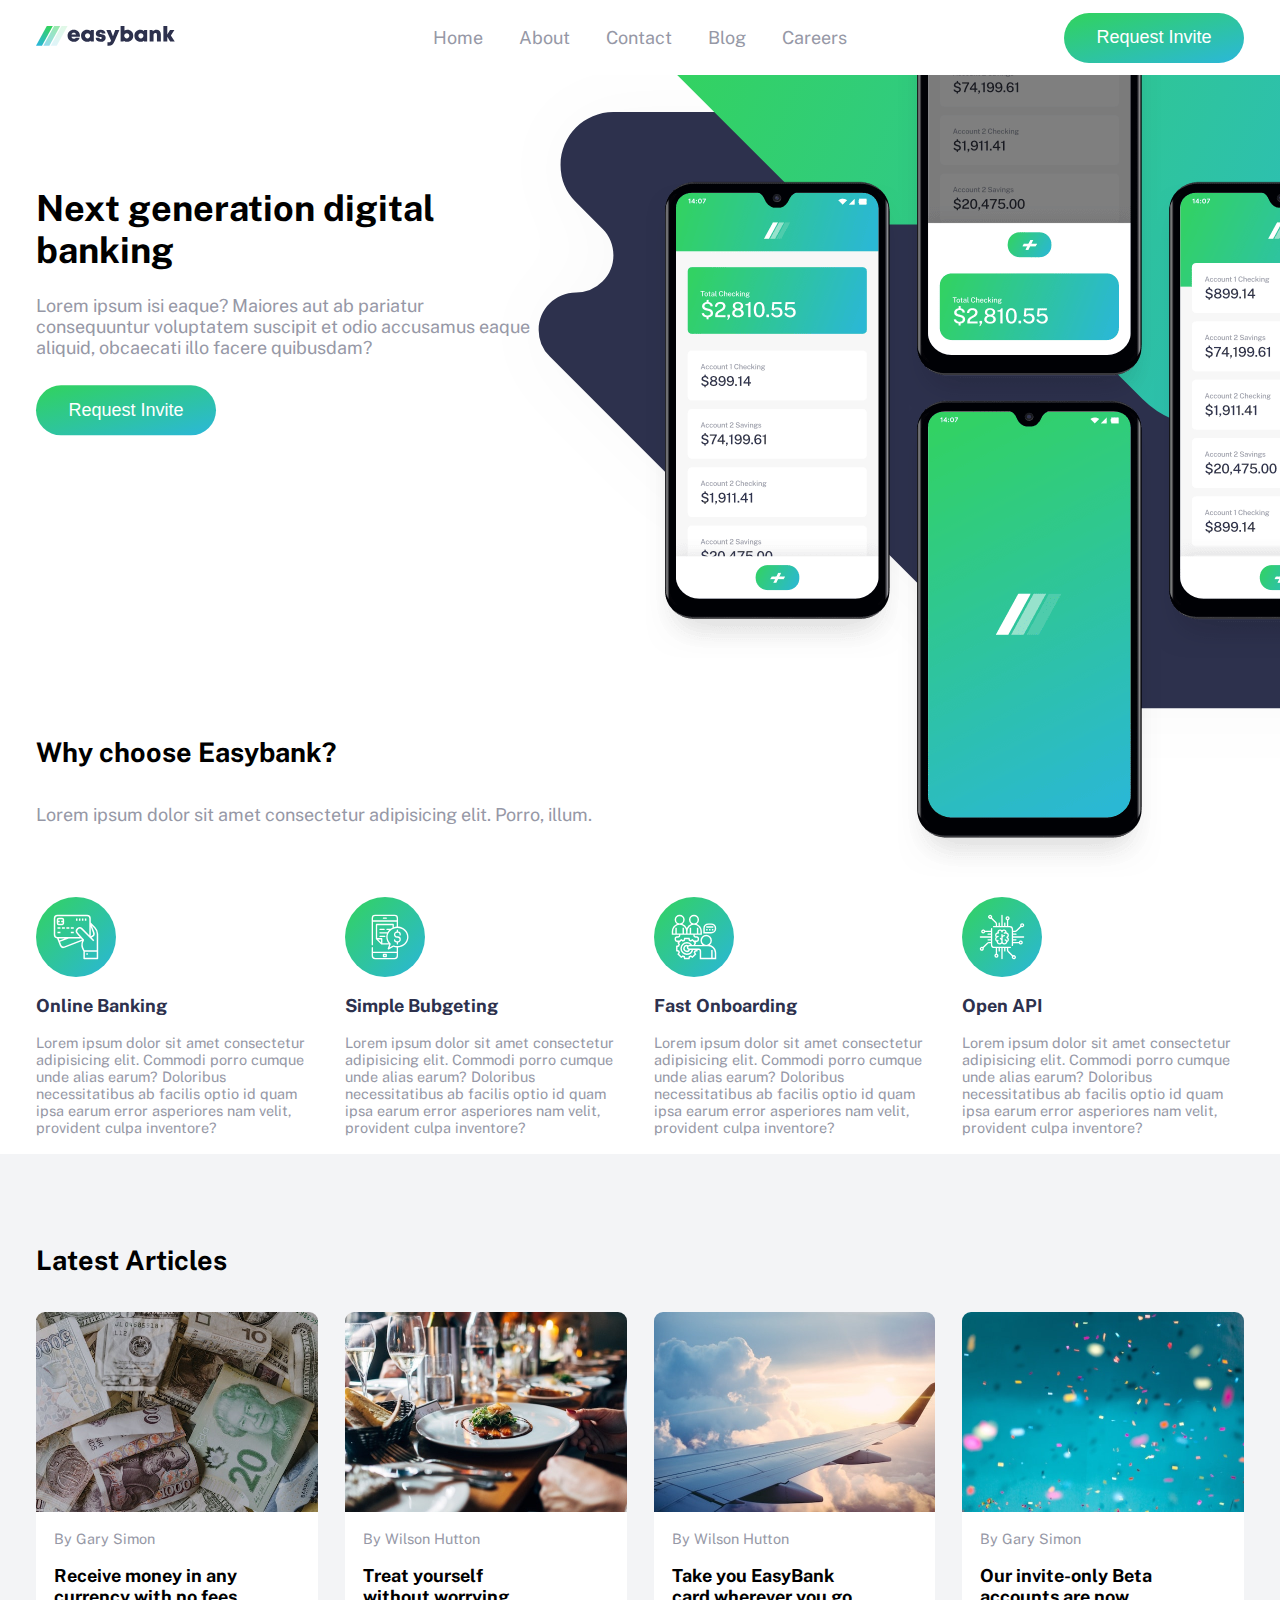
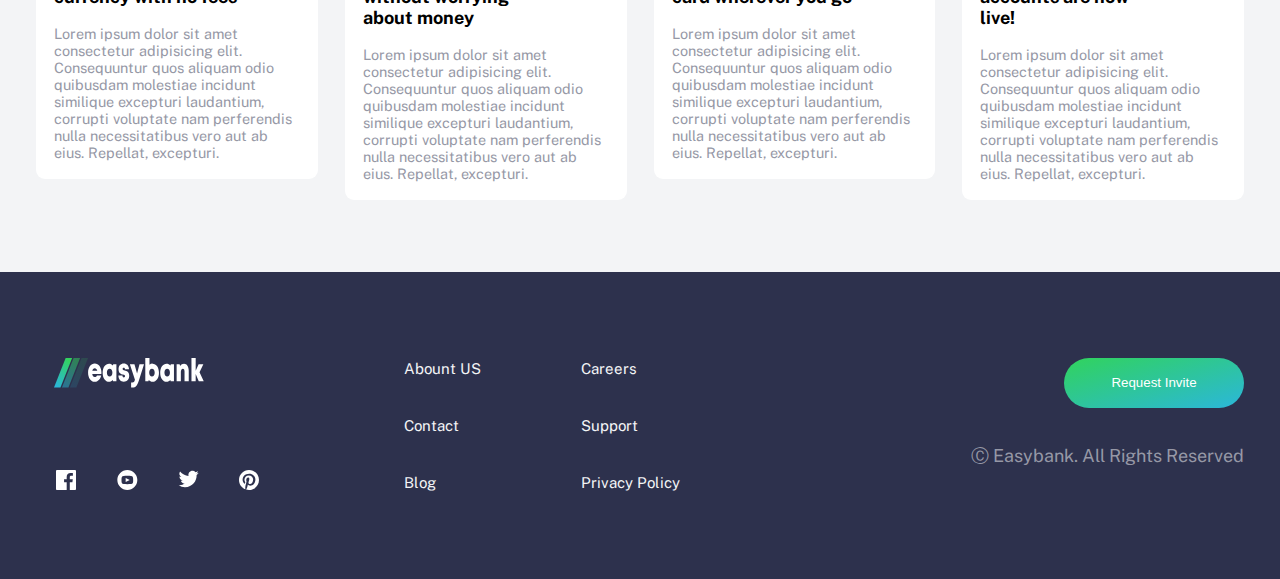
==== commit f6044661: "ud4" ====
--- a/index.html
+++ b/index.html
@@ -15,8 +15,7 @@
                 <div class="brand-logo">
                     <img src="images/logo.svg" alt="">
                 </div>
-
-                <ul>
+                <ul id="list-menu">
                     <li>
                         <a href="javascript:;">Home</a>
                     </li>
@@ -33,13 +32,11 @@
                         <a href="javascript:;">Careers</a>
                     </li>
                 </ul>
-
                 <div class="invite">
-                    <button class="button button-accent">Request Invite</button>
-                </div>
-
+                    <button class="btn button button-accent">Request Invite</button>
+                </div>
                 <div class="hamburger-wrapper">
-                    <img src="images/icon-hamburger.svg" />
+                    <img src="images/icon-hamburger.svg" id="myImage" />
                 </div>
             </nav>
         </div>
@@ -63,7 +60,7 @@
                         suscipit et odio
                         accusamus eaque aliquid, obcaecati illo facere quibusdam?</span>
 
-                    <button class="button button-accent">Request Invite</button>
+                    <button class="btn button button-accent">Request Invite</button>
                 </div>
             </div>
         </div>
@@ -278,5 +275,6 @@
     </footer>
 
 </body>
+<script src="./public/script.js"></script>
 
 </html>--- a/public/styles.css
+++ b/public/styles.css
@@ -12,7 +12,8 @@
 
 .bg-medium {
   background-color: #f3f4f6;
-  padding-bottom: 2rem;
+  padding-bottom: 4rem;
+  padding-top: 3rem;
 }
 
 .button {
@@ -73,7 +74,6 @@
   padding: 1.5rem 0;
   margin: 0 1rem;
   position: relative;
-  color: #2d314d;
 }
 
 nav.main-nav ul li:hover {
@@ -401,6 +401,7 @@
 .btn:hover {
   background-image: -webkit-gradient(linear, right top, left top, from(#31d35c), to(#2bb7da));
   background-image: linear-gradient(to left, #31d35c, #2bb7da);
+  opacity: .4;
 }
 
 @media screen and (max-width: 375px) {
@@ -408,8 +409,32 @@
     height: 16px;
   }
   nav.main-nav ul {
-    position: absolute;
+    position: fixed;
+    top: 70px;
+    left: 10vw;
+    width: 80vw;
+    height: 300px;
+    padding: 1.5rem 0;
+    margin: auto;
     display: none;
+    -webkit-box-orient: vertical;
+    -webkit-box-direction: normal;
+        -ms-flex-direction: column;
+            flex-direction: column;
+    -ms-flex-pack: distribute;
+        justify-content: space-around;
+    z-index: 1;
+    background-color: white;
+    text-align: center;
+  }
+  nav.main-nav ul li {
+    padding: 1rem;
+    margin: auto;
+    color: #2d314d;
+  }
+  nav.main-nav ul li a {
+    color: #2d314d;
+    font-weight: 400;
   }
   nav.main-nav .invite {
     display: none;
@@ -443,7 +468,7 @@
     height: auto;
   }
   .banner .button-accent {
-    margin-left: 40px;
+    margin: auto;
   }
   .banner-info {
     position: static;
